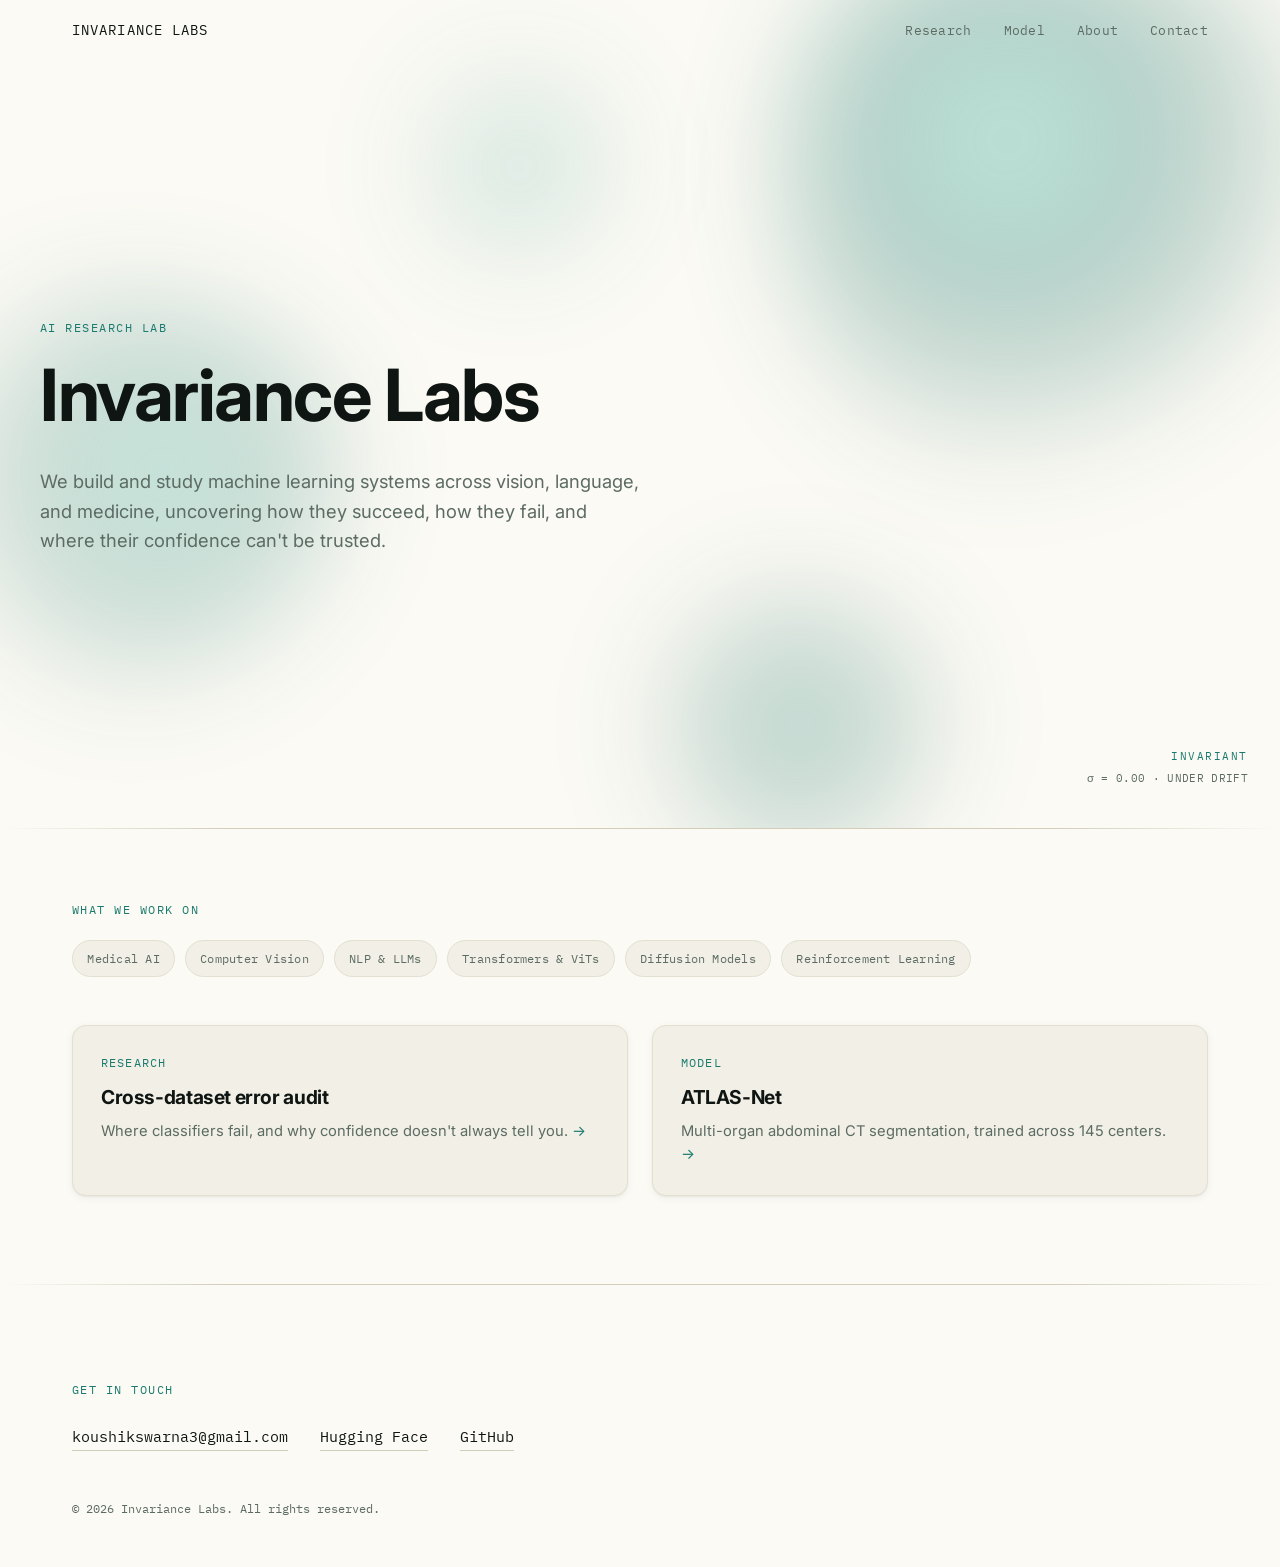
==== index.html @ 26638d4c "initial site" ====
<!doctype html>
<html lang="en">
<head>
<meta charset="UTF-8">
<meta name="viewport" content="width=device-width, initial-scale=1">
<title>Invariance Labs — AI Research Lab</title>
<meta name="description" content="Invariance Labs is an AI research lab. We study robustness, calibration, and failure structure across vision, language, and medicine.">
<link rel="icon" href="data:image/svg+xml,<svg xmlns=%22http://www.w3.org/2000/svg%22 viewBox=%220 0 100 100%22><rect width=%22100%22 height=%22100%22 fill=%22%23FAFAFA%22/><circle cx=%2250%22 cy=%2250%22 r=%2222%22 fill=%22none%22 stroke=%22%232D5BFF%22 stroke-width=%228%22/></svg>">
<link rel="preconnect" href="https://fonts.googleapis.com">
<link rel="preconnect" href="https://fonts.gstatic.com" crossorigin>
<link href="https://fonts.googleapis.com/css2?family=Inter:wght@400;500;600;700&family=IBM+Plex+Mono:wght@400;500&display=swap" rel="stylesheet">
<link rel="stylesheet" href="css/style.css">
</head>
<body>

<a class="skip-link" href="#main">Skip to content</a>

<header class="nav" id="nav">
  <div class="nav-inner">
    <a href="index.html" class="nav-brand">INVARIANCE&nbsp;LABS</a>
    <button class="nav-toggle" id="navToggle" aria-expanded="false" aria-controls="navLinks" aria-label="Toggle navigation">
      <span></span><span></span><span></span>
    </button>
    <nav class="nav-links" id="navLinks">
      <a href="research.html">Research</a>
      <a href="model.html">Model</a>
      <a href="about.html">About</a>
      <a href="#contact">Contact</a>
    </nav>
  </div>
</header>

<main id="main">

  <section class="hero" id="top">
    <div class="hero-field" aria-hidden="true">
      <div class="blob blob-1"></div>
      <div class="blob blob-2"></div>
      <div class="blob blob-3"></div>
      <div class="blob blob-4"></div>
    </div>

    <div class="hero-inner">
      <div class="hero-text">
        <p class="eyebrow reveal">AI Research Lab</p>
        <h1 class="reveal">Invariance Labs</h1>
        <p class="hero-sub reveal">We build and study machine learning systems across vision, language, and medicine, uncovering how they succeed, how they fail, and where their confidence can't be trusted.</p>
      </div>
    </div>

    <div class="hero-readout" aria-hidden="true">
      <span class="readout-label">INVARIANT</span>
      <span class="readout-value">σ = 0.00 · UNDER DRIFT</span>
    </div>
  </section>

  <section class="teaser">
    <div class="section-inner">
      <p class="eyebrow reveal">What We Work On</p>
      <div class="tag-row reveal">
        <span class="tag">Medical AI</span>
        <span class="tag">Computer Vision</span>
        <span class="tag">NLP &amp; LLMs</span>
        <span class="tag">Transformers &amp; ViTs</span>
        <span class="tag">Diffusion Models</span>
        <span class="tag">Reinforcement Learning</span>
      </div>

      <div class="teaser-links">
        <a class="teaser-link reveal" href="research.html">
          <p class="teaser-kicker">Research</p>
          <h3>Cross-dataset error audit</h3>
          <p>Where classifiers fail, and why confidence doesn't always tell you. <span class="arrow">→</span></p>
        </a>
        <a class="teaser-link reveal" href="model.html">
          <p class="teaser-kicker">Model</p>
          <h3>ATLAS-Net</h3>
          <p>Multi-organ abdominal CT segmentation, trained across 145 centers. <span class="arrow">→</span></p>
        </a>
      </div>
    </div>
  </section>

</main>

<footer class="footer" id="contact">
  <div class="section-inner footer-inner">
    <p class="eyebrow reveal">Get in Touch</p>
    <div class="footer-links reveal">
      <a href="mailto:koushikswarna3@gmail.com">koushikswarna3@gmail.com</a>
      <a href="https://huggingface.co/Koushik45048545309" target="_blank" rel="noopener">Hugging Face</a>
      <a href="https://github.com/" target="_blank" rel="noopener">GitHub</a>
    </div>
    <p class="copyright">© <span id="year"></span> Invariance Labs. All rights reserved.</p>
  </div>
</footer>

<script src="js/main.js"></script>
</body>
</html>
---- css/style.css ----
/* ---------- Reset & base ---------- */
*, *::before, *::after { box-sizing: border-box; }
html { scroll-behavior: smooth; }
@media (prefers-reduced-motion: reduce) {
  html { scroll-behavior: auto; }
}

:root {
  --bg: #FBFAF4;
  --bg-raised: #F2F0E6;
  --text: #0F1512;
  --text-muted: #5C6B63;
  --accent: #1A7A6E;
  --accent-deep: #125A52;
  --hairline: #E3E0D2;
  --hairline-strong: #D2CDB8;
  --shadow-soft: 0 1px 2px rgba(15,21,18,0.05), 0 2px 8px rgba(15,21,18,0.05);
  --shadow-medium: 0 4px 12px rgba(15,21,18,0.07), 0 12px 32px rgba(15,21,18,0.09);
  --shadow-accent: 0 8px 24px rgba(26,122,110,0.14);
  --font-display: 'Inter', -apple-system, BlinkMacSystemFont, sans-serif;
  --font-mono: 'IBM Plex Mono', 'JetBrains Mono', monospace;
  --max-width: 1200px;
}

html, body {
  margin: 0;
  padding: 0;
  background: var(--bg);
  color: var(--text);
}

body {
  font-family: var(--font-display);
  font-weight: 400;
  line-height: 1.6;
  -webkit-font-smoothing: antialiased;
  overflow-x: hidden;
}

h1, h2, h3 {
  font-family: var(--font-display);
  font-weight: 700;
  letter-spacing: -0.02em;
  margin: 0 0 0.5em;
  color: var(--text);
}

p { margin: 0 0 1em; color: var(--text-muted); }

a {
  color: inherit;
  text-decoration: none;
}

img, canvas { max-width: 100%; display: block; }

.skip-link {
  position: absolute;
  left: -9999px;
  top: 0;
  background: var(--accent);
  color: #fff;
  padding: 0.75em 1em;
  z-index: 1000;
  font-family: var(--font-mono);
  font-size: 0.85rem;
}
.skip-link:focus {
  left: 1rem;
  top: 1rem;
}

:focus-visible {
  outline: 2px solid var(--accent);
  outline-offset: 3px;
}

/* ---------- Layout helpers ---------- */
.section-inner {
  max-width: var(--max-width);
  margin: 0 auto;
  padding: 0 2rem;
}

.section {
  position: relative;
  padding: 7rem 0;
}
.section::before {
  content: "";
  position: absolute;
  top: 0;
  left: 0;
  right: 0;
  height: 1px;
  background: linear-gradient(90deg, transparent 0%, var(--hairline-strong) 18%, var(--hairline-strong) 82%, transparent 100%);
}

.eyebrow {
  font-family: var(--font-mono);
  font-size: 0.78rem;
  letter-spacing: 0.12em;
  text-transform: uppercase;
  color: var(--accent);
  margin-bottom: 1.25rem;
}

/* ---------- Nav ---------- */
.nav {
  position: fixed;
  top: 0;
  left: 0;
  right: 0;
  z-index: 100;
  background: transparent;
  border-bottom: 1px solid transparent;
  transition: background 0.3s ease, border-color 0.3s ease, box-shadow 0.3s ease;
}
.nav.scrolled {
  background: rgba(251, 250, 244, 0.88);
  backdrop-filter: blur(10px);
  border-bottom-color: var(--hairline);
  box-shadow: var(--shadow-soft);
}
.nav-inner {
  max-width: var(--max-width);
  margin: 0 auto;
  padding: 1.25rem 2rem;
  display: flex;
  align-items: center;
  justify-content: space-between;
}
.nav-brand {
  font-family: var(--font-mono);
  font-size: 0.85rem;
  letter-spacing: 0.08em;
  color: var(--text);
}
.nav-links {
  display: flex;
  gap: 2rem;
}
.nav-links a {
  font-family: var(--font-mono);
  font-size: 0.82rem;
  color: var(--text-muted);
  letter-spacing: 0.02em;
  transition: color 0.2s ease;
}
.nav-links a:hover,
.nav-links a:focus-visible,
.nav-links a[aria-current="page"] {
  color: var(--text);
}
.nav-links a[aria-current="page"] {
  border-bottom: 1px solid var(--accent);
  padding-bottom: 3px;
}
.nav-toggle {
  display: none;
  flex-direction: column;
  gap: 5px;
  background: none;
  border: none;
  cursor: pointer;
  padding: 0.5rem;
}
.nav-toggle span {
  width: 22px;
  height: 1px;
  background: var(--text);
  display: block;
}

@media (max-width: 720px) {
  .nav-toggle { display: flex; }
  .nav-links {
    position: absolute;
    top: 100%;
    left: 0;
    right: 0;
    flex-direction: column;
    background: var(--bg);
    border-bottom: 1px solid var(--hairline);
    padding: 1rem 2rem 1.5rem;
    gap: 1.1rem;
    display: none;
  }
  .nav-links.open { display: flex; }
}

/* ---------- Hero ---------- */
.hero {
  min-height: 92svh;
  display: flex;
  align-items: center;
  padding: 8rem 2rem 4rem;
  position: relative;
  overflow: hidden;
  background: var(--bg);
}

/* Ambient blurred gradient blooms — pure CSS, no image assets.
   Drift slowly behind the headline; opacity kept low so text stays
   the clear focal point. */
.hero-field {
  position: absolute;
  inset: 0;
  z-index: 0;
  overflow: hidden;
  pointer-events: none;
}
.blob {
  position: absolute;
  border-radius: 42% 58% 65% 35% / 45% 40% 60% 55%;
  filter: blur(52px);
  will-change: transform;
}
.blob-1 {
  width: 42vw;
  height: 42vw;
  top: -9%;
  right: -3%;
  background: radial-gradient(circle at 42% 40%,
    rgba(120,214,196,0.42) 0%,
    rgba(26,122,110,0.34) 30%,
    rgba(18,90,82,0.16) 56%,
    rgba(18,90,82,0) 76%);
  animation: driftA 26s ease-in-out infinite alternate;
}
.blob-2 {
  width: 32vw;
  height: 32vw;
  top: 35%;
  left: -5%;
  background: radial-gradient(circle at 55% 45%,
    rgba(120,214,196,0.34) 0%,
    rgba(26,122,110,0.26) 32%,
    rgba(18,90,82,0.12) 58%,
    rgba(18,90,82,0) 76%);
  animation: driftB 32s ease-in-out infinite alternate;
}
.blob-3 {
  width: 25vw;
  height: 25vw;
  bottom: -7%;
  right: 25%;
  background: radial-gradient(circle at 50% 50%,
    rgba(90,190,172,0.36) 0%,
    rgba(18,90,82,0.24) 34%,
    rgba(18,90,82,0.08) 58%,
    rgba(18,90,82,0) 76%);
  animation: driftC 38s ease-in-out infinite alternate;
}
.blob-4 {
  width: 17vw;
  height: 17vw;
  top: 7%;
  left: 32%;
  background: radial-gradient(circle at 50% 50%,
    rgba(120,214,196,0.24) 0%,
    rgba(26,122,110,0.14) 42%,
    rgba(26,122,110,0) 76%);
  animation: driftD 44s ease-in-out infinite alternate;
}

@keyframes driftA {
  0%   { transform: translate(0, 0) scale(1) rotate(0deg); }
  100% { transform: translate(-8%, 10%) scale(1.18) rotate(9deg); }
}
@keyframes driftB {
  0%   { transform: translate(0, 0) scale(1) rotate(0deg); }
  100% { transform: translate(10%, -8%) scale(0.9) rotate(-7deg); }
}
@keyframes driftC {
  0%   { transform: translate(0, 0) scale(1) rotate(0deg); }
  100% { transform: translate(-7%, -10%) scale(1.12) rotate(6deg); }
}
@keyframes driftD {
  0%   { transform: translate(0, 0) scale(1) rotate(0deg); }
  100% { transform: translate(6%, 8%) scale(1.2) rotate(-8deg); }
}
@media (prefers-reduced-motion: reduce) {
  .blob { animation: none; }
}

.hero-inner {
  position: relative;
  z-index: 2;
  max-width: var(--max-width);
  margin: 0 auto;
  width: 100%;
}

.hero-text { max-width: 640px; }

.hero-text h1 {
  font-size: clamp(2.5rem, 6vw, 4.5rem);
  line-height: 1.02;
}
.hero-sub {
  font-size: 1.15rem;
  max-width: 600px;
  color: var(--text-muted);
}

.hero-readout {
  position: absolute;
  z-index: 2;
  right: 2rem;
  bottom: 2.5rem;
  display: flex;
  flex-direction: column;
  align-items: flex-end;
  gap: 0.3rem;
  font-family: var(--font-mono);
  text-align: right;
}
.hero-readout .readout-label {
  font-size: 0.68rem;
  letter-spacing: 0.14em;
  color: var(--accent);
}
.hero-readout .readout-value {
  font-size: 0.7rem;
  letter-spacing: 0.03em;
  color: var(--text-muted);
}
@media (max-width: 640px) {
  .hero-readout { display: none; }
}

.scroll-cue {
  position: absolute;
  z-index: 2;
  bottom: 2.5rem;
  left: 50%;
  transform: translateX(-50%);
  display: flex;
  flex-direction: column;
  align-items: center;
  gap: 0.6rem;
}
.scroll-cue span {
  font-family: var(--font-mono);
  font-size: 0.7rem;
  letter-spacing: 0.15em;
  color: var(--text-muted);
}
.scroll-line {
  width: 1px;
  height: 32px;
  background: linear-gradient(var(--accent), transparent);
  animation: scrollPulse 2s ease-in-out infinite;
}
@keyframes scrollPulse {
  0%, 100% { opacity: 0.25; }
  50% { opacity: 1; }
}
@media (prefers-reduced-motion: reduce) {
  .scroll-line { animation: none; opacity: 0.5; }
}

/* ---------- Reveal on scroll ---------- */
.reveal {
  opacity: 0;
  transform: translateY(16px);
  transition: opacity 0.6s ease, transform 0.6s ease;
}
.reveal.in-view {
  opacity: 1;
  transform: translateY(0);
}
@media (prefers-reduced-motion: reduce) {
  .reveal { opacity: 1; transform: none; transition: none; }
}

/* ---------- Home teaser (below hero) ---------- */
.teaser {
  position: relative;
  padding: 4.5rem 0 5.5rem;
}
.teaser::before {
  content: "";
  position: absolute;
  top: 0;
  left: 0;
  right: 0;
  height: 1px;
  background: linear-gradient(90deg, transparent 0%, var(--hairline-strong) 18%, var(--hairline-strong) 82%, transparent 100%);
}
.tag-row {
  display: flex;
  flex-wrap: wrap;
  gap: 0.6rem;
  margin: 0 0 3rem;
}
.tag {
  font-family: var(--font-mono);
  font-size: 0.76rem;
  letter-spacing: 0.02em;
  color: var(--text-muted);
  background: var(--bg-raised);
  border: 1px solid var(--hairline);
  padding: 0.5rem 0.9rem;
  border-radius: 999px;
}

.teaser-links {
  display: grid;
  grid-template-columns: 1fr 1fr;
  gap: 1.5rem;
}
@media (max-width: 700px) {
  .teaser-links { grid-template-columns: 1fr; }
}
.teaser-link {
  display: block;
  padding: 1.75rem;
  background: var(--bg-raised);
  border: 1px solid var(--hairline);
  border-radius: 14px;
  box-shadow: var(--shadow-soft);
  transition: border-color 0.3s ease, box-shadow 0.3s ease, transform 0.3s ease;
}
.teaser-link:hover {
  border-color: rgba(26,122,110,0.35);
  box-shadow: var(--shadow-medium), var(--shadow-accent);
  transform: translateY(-2px);
}
.teaser-link .teaser-kicker {
  font-family: var(--font-mono);
  font-size: 0.72rem;
  letter-spacing: 0.1em;
  color: var(--accent);
  text-transform: uppercase;
  margin-bottom: 0.6rem;
}
.teaser-link h3 { margin-bottom: 0.4rem; font-size: 1.2rem; }
.teaser-link p { margin-bottom: 0; font-size: 0.92rem; }
.teaser-link .arrow { color: var(--accent); }

/* ---------- Page header (content pages) ---------- */
.page-header { padding: 9rem 0 2rem; }
.page-header h1 { font-size: clamp(2.1rem, 5vw, 3.2rem); }
.page-header .page-lede {
  max-width: 620px;
  font-size: 1.05rem;
}

/* ---------- About page (standalone) ---------- */
.about-page {
  min-height: 60svh;
  display: flex;
  align-items: center;
  justify-content: center;
  text-align: center;
  padding: 10rem 2rem 6rem;
}

/* ---------- Research topics row ---------- */
.topics-line {
  font-family: var(--font-mono);
  font-size: 0.95rem;
  color: var(--text-muted);
  max-width: 900px;
  letter-spacing: 0.01em;
}
.topics-line .sep {
  color: var(--hairline-strong);
  margin: 0 0.5em;
}
.topics-line strong {
  color: var(--text);
  font-weight: 500;
}

/* ---------- Report entries (Research / Model) ---------- */
.report-item {
  margin-top: 2.5rem;
  padding: 2.5rem;
  background: var(--bg-raised);
  border: 1px solid var(--hairline);
  border-radius: 14px;
  box-shadow: var(--shadow-soft);
  transition: border-color 0.3s ease, box-shadow 0.3s ease, transform 0.3s ease;
}
.report-item:hover {
  border-color: rgba(26,122,110,0.35);
  box-shadow: var(--shadow-medium), var(--shadow-accent);
  transform: translateY(-2px);
}

.report-meta {
  font-family: var(--font-mono);
  font-size: 0.78rem;
  color: var(--text-muted);
  text-transform: uppercase;
  letter-spacing: 0.05em;
}
.report-title {
  font-size: clamp(1.3rem, 2.6vw, 1.8rem);
  max-width: 780px;
  line-height: 1.25;
}
.report-summary {
  max-width: 700px;
  font-size: 1.02rem;
}

.stat-grid {
  display: grid;
  grid-template-columns: repeat(4, 1fr);
  gap: 1px;
  background: var(--hairline);
  margin: 2rem 0 2rem;
  border: 1px solid var(--hairline);
  border-radius: 10px;
  overflow: hidden;
}
@media (max-width: 800px) {
  .stat-grid { grid-template-columns: repeat(2, 1fr); }
}
.stat {
  background: var(--bg);
  padding: 1.5rem 1.35rem;
}
.stat-number {
  font-family: var(--font-mono);
  font-size: 1.7rem;
  color: var(--accent);
  margin-bottom: 0.5rem;
}
.stat-label {
  font-size: 0.84rem;
  color: var(--text-muted);
  margin-bottom: 0;
}

/* ---------- Buttons ---------- */
.btn {
  display: inline-block;
  font-family: var(--font-mono);
  font-size: 0.86rem;
  letter-spacing: 0.02em;
  color: #fff;
  background: var(--accent);
  padding: 0.8rem 1.4rem;
  border: 1px solid var(--accent);
  border-radius: 8px;
  transition: background 0.2s ease, box-shadow 0.2s ease, transform 0.2s ease;
}
.btn:hover, .btn:focus-visible {
  background: var(--accent-deep);
  border-color: var(--accent-deep);
  box-shadow: var(--shadow-accent);
  transform: translateY(-1px);
}
.btn-outline {
  color: var(--accent);
  background: transparent;
  border-color: var(--accent);
}
.btn-outline:hover, .btn-outline:focus-visible {
  background: rgba(26,122,110,0.08);
  box-shadow: none;
  transform: translateY(-1px);
}

/* ---------- Model facts ---------- */
.model-facts {
  margin: 1.5rem 0 2rem;
  border-top: 1px solid var(--hairline);
  max-width: 480px;
}
.model-facts > div {
  display: flex;
  justify-content: space-between;
  gap: 1rem;
  padding: 0.85rem 0;
  border-bottom: 1px solid var(--hairline);
}
.model-facts dt {
  font-family: var(--font-mono);
  font-size: 0.82rem;
  color: var(--text-muted);
}
.model-facts dd {
  margin: 0;
  font-family: var(--font-mono);
  font-size: 0.82rem;
  color: var(--text);
  text-align: right;
}

/* ---------- About ---------- */
.section-about { text-align: center; }
.about-card { padding: 1rem 0; }
.about-name {
  font-size: clamp(2rem, 5vw, 3rem);
  margin-bottom: 0.3em;
}
.about-title {
  font-family: var(--font-mono);
  font-size: 0.9rem;
  color: var(--text-muted);
  letter-spacing: 0.03em;
  margin: 0;
}

/* ---------- Footer ---------- */
.footer {
  position: relative;
  padding: 6rem 0 3rem;
}
.footer::before {
  content: "";
  position: absolute;
  top: 0;
  left: 0;
  right: 0;
  height: 1px;
  background: linear-gradient(90deg, transparent 0%, var(--hairline-strong) 18%, var(--hairline-strong) 82%, transparent 100%);
}
.footer-links {
  display: flex;
  gap: 2rem;
  flex-wrap: wrap;
  margin: 1.5rem 0 3rem;
}
.footer-links a {
  font-family: var(--font-mono);
  font-size: 0.95rem;
  color: var(--text);
  border-bottom: 1px solid var(--hairline-strong);
  padding-bottom: 2px;
  transition: color 0.2s ease, border-color 0.2s ease;
}
.footer-links a:hover, .footer-links a:focus-visible {
  color: var(--accent);
  border-color: var(--accent);
}
.copyright {
  font-family: var(--font-mono);
  font-size: 0.78rem;
  color: var(--text-muted);
  margin: 0;
}
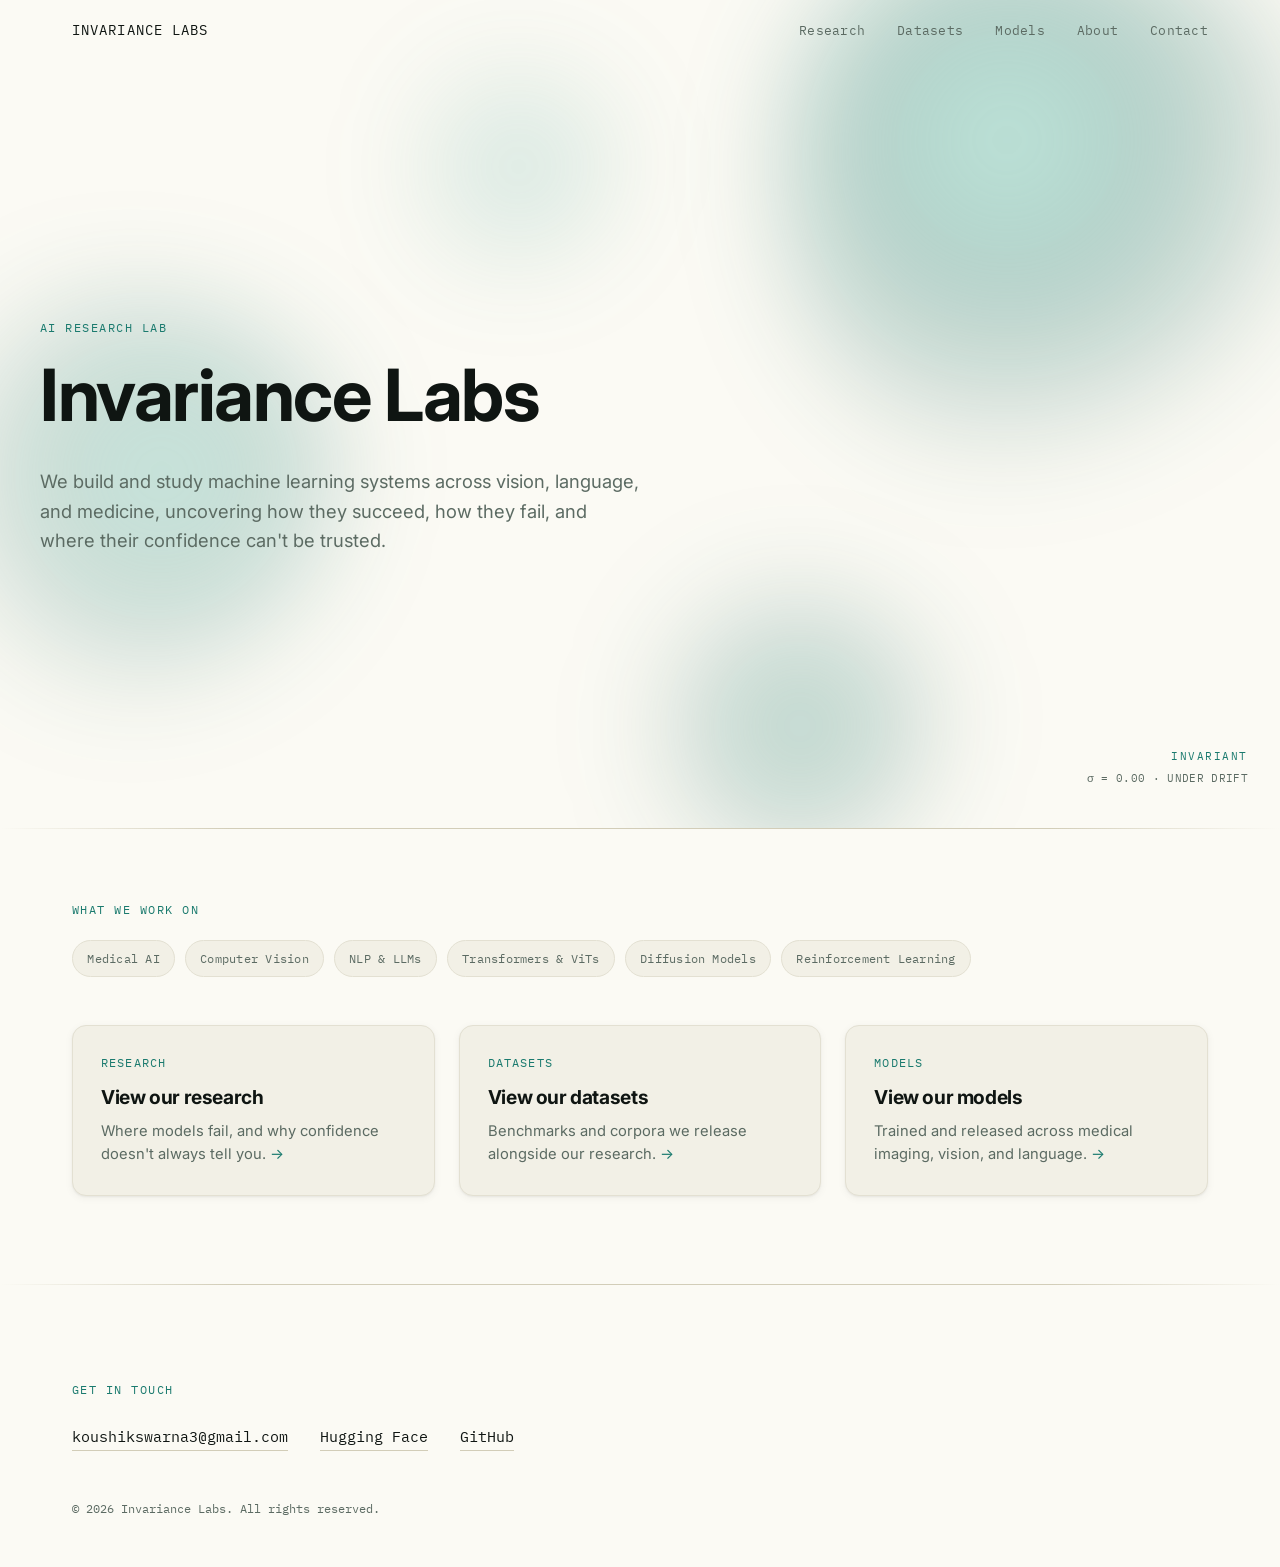
==== commit e8fed477: "add SLM-COLLAPSE paper, datasets page, restructure research/models as lists" ====
--- a/index.html
+++ b/index.html
@@ -23,7 +23,8 @@
     </button>
     <nav class="nav-links" id="navLinks">
       <a href="research.html">Research</a>
-      <a href="model.html">Model</a>
+      <a href="datasets.html">Datasets</a>
+      <a href="model.html">Models</a>
       <a href="about.html">About</a>
       <a href="#contact">Contact</a>
     </nav>
@@ -69,13 +70,18 @@
       <div class="teaser-links">
         <a class="teaser-link reveal" href="research.html">
           <p class="teaser-kicker">Research</p>
-          <h3>Cross-dataset error audit</h3>
-          <p>Where classifiers fail, and why confidence doesn't always tell you. <span class="arrow">→</span></p>
+          <h3>View our research</h3>
+          <p>Where models fail, and why confidence doesn't always tell you. <span class="arrow">→</span></p>
+        </a>
+        <a class="teaser-link reveal" href="datasets.html">
+          <p class="teaser-kicker">Datasets</p>
+          <h3>View our datasets</h3>
+          <p>Benchmarks and corpora we release alongside our research. <span class="arrow">→</span></p>
         </a>
         <a class="teaser-link reveal" href="model.html">
-          <p class="teaser-kicker">Model</p>
-          <h3>ATLAS-Net</h3>
-          <p>Multi-organ abdominal CT segmentation, trained across 145 centers. <span class="arrow">→</span></p>
+          <p class="teaser-kicker">Models</p>
+          <h3>View our models</h3>
+          <p>Trained and released across medical imaging, vision, and language. <span class="arrow">→</span></p>
         </a>
       </div>
     </div>
@@ -89,7 +95,7 @@
     <div class="footer-links reveal">
       <a href="mailto:koushikswarna3@gmail.com">koushikswarna3@gmail.com</a>
       <a href="https://huggingface.co/Koushik45048545309" target="_blank" rel="noopener">Hugging Face</a>
-      <a href="https://github.com/" target="_blank" rel="noopener">GitHub</a>
+      <a href=https://github.com/invariance-labs target="_blank" rel="noopener">GitHub</a>
     </div>
     <p class="copyright">© <span id="year"></span> Invariance Labs. All rights reserved.</p>
   </div>
--- a/css/style.css
+++ b/css/style.css
@@ -408,8 +408,11 @@
 
 .teaser-links {
   display: grid;
-  grid-template-columns: 1fr 1fr;
+  grid-template-columns: repeat(3, 1fr);
   gap: 1.5rem;
+}
+@media (max-width: 900px) {
+  .teaser-links { grid-template-columns: 1fr 1fr; }
 }
 @media (max-width: 700px) {
   .teaser-links { grid-template-columns: 1fr; }
@@ -537,6 +540,65 @@
   margin-bottom: 0;
 }
 
+/* ---------- Compact list rows (older reports/models) ---------- */
+.report-list-heading {
+  margin-top: 3.5rem;
+  margin-bottom: 0.5rem;
+  font-family: var(--font-mono);
+  font-size: 0.78rem;
+  letter-spacing: 0.1em;
+  text-transform: uppercase;
+  color: var(--text-muted);
+  border-top: 1px solid var(--hairline);
+  padding-top: 2rem;
+}
+.report-row {
+  display: flex;
+  align-items: baseline;
+  justify-content: space-between;
+  gap: 1.5rem;
+  padding: 1.5rem 0;
+  border-bottom: 1px solid var(--hairline);
+}
+.report-row:first-of-type { border-top: 1px solid var(--hairline); }
+.report-row-main { flex: 1; min-width: 0; }
+.report-row-title {
+  font-size: 1.05rem;
+  margin-bottom: 0.35rem;
+  line-height: 1.3;
+}
+.report-row-summary {
+  font-size: 0.9rem;
+  margin-bottom: 0.4rem;
+}
+.report-row-meta {
+  font-family: var(--font-mono);
+  font-size: 0.76rem;
+  color: var(--text-muted);
+  text-transform: uppercase;
+  letter-spacing: 0.04em;
+  margin-bottom: 0;
+}
+.report-row-link {
+  flex-shrink: 0;
+  font-family: var(--font-mono);
+  font-size: 0.85rem;
+  color: var(--accent);
+  white-space: nowrap;
+}
+.report-row-link:hover, .report-row-link:focus-visible {
+  color: var(--accent-deep);
+}
+@media (max-width: 640px) {
+  .report-row { flex-direction: column; gap: 0.5rem; }
+}
+
+.btn-row {
+  display: flex;
+  flex-wrap: wrap;
+  gap: 1rem;
+}
+
 /* ---------- Buttons ---------- */
 .btn {
   display: inline-block;
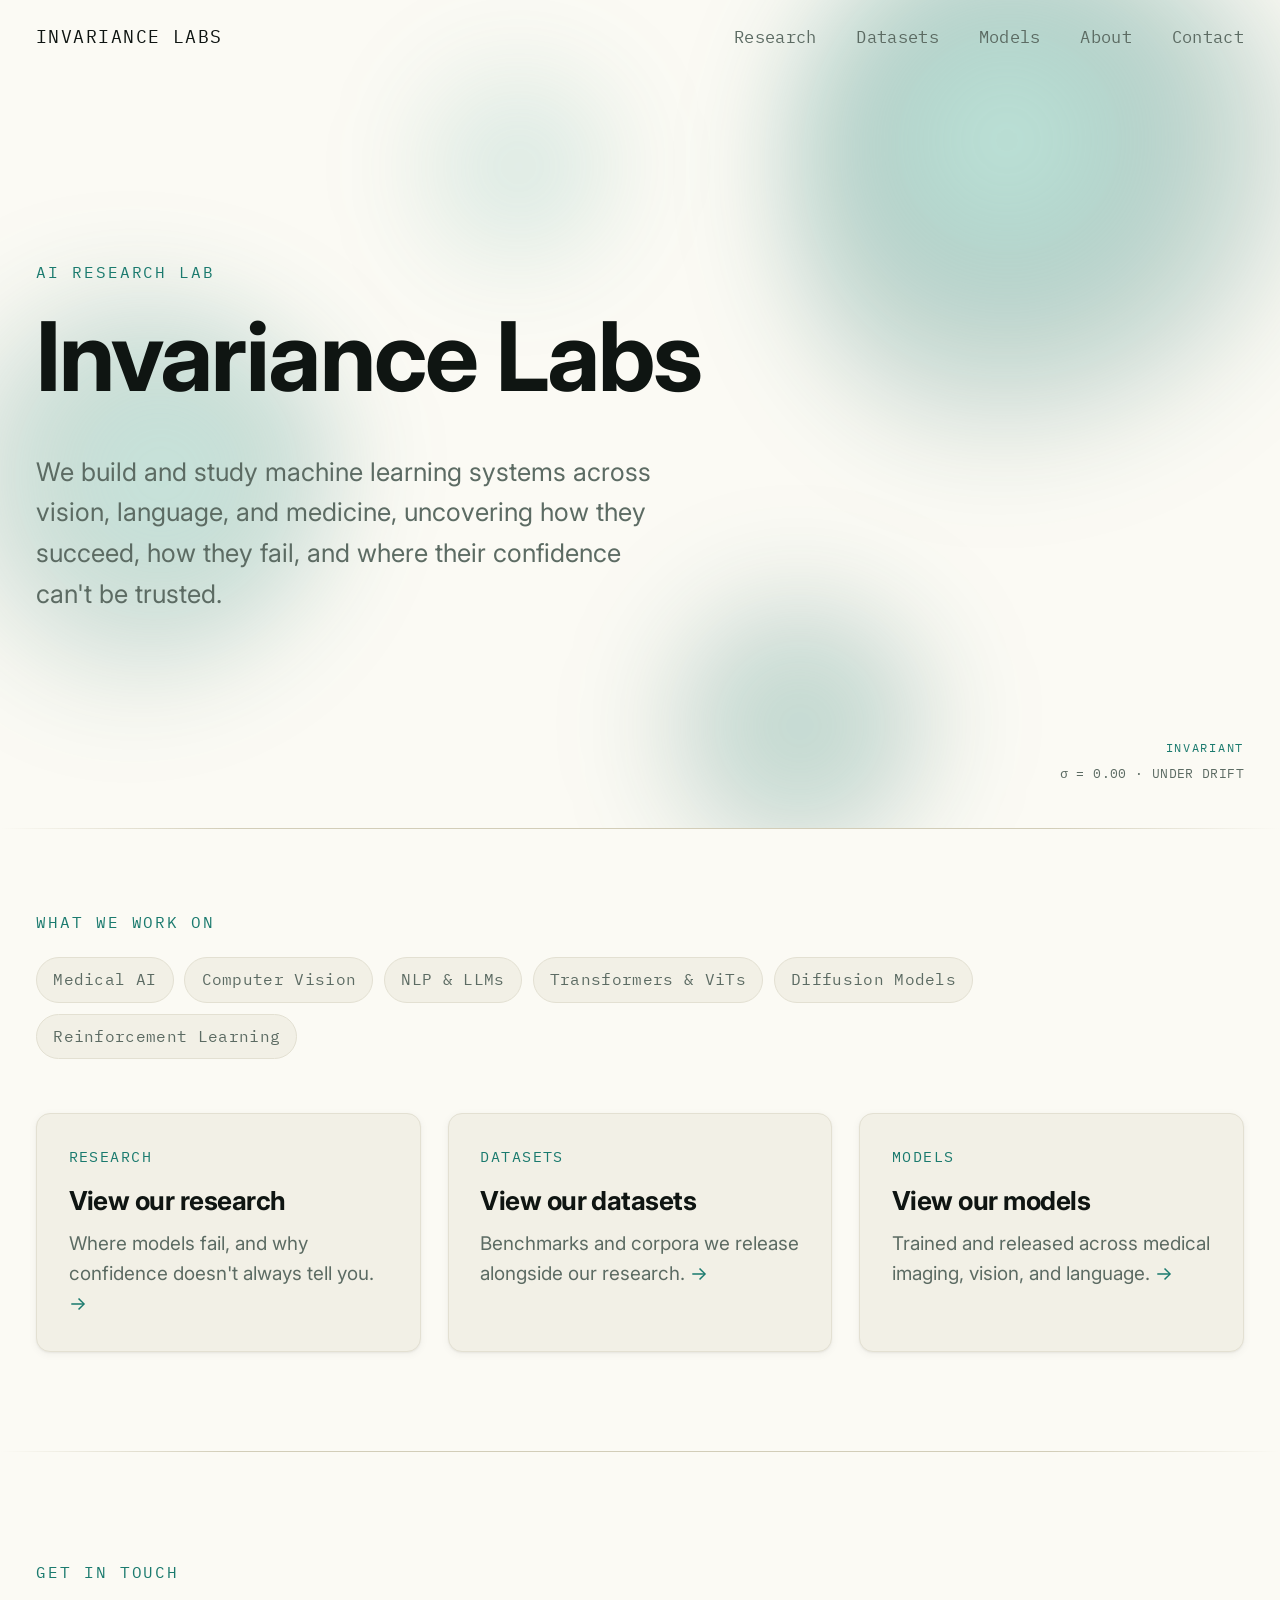
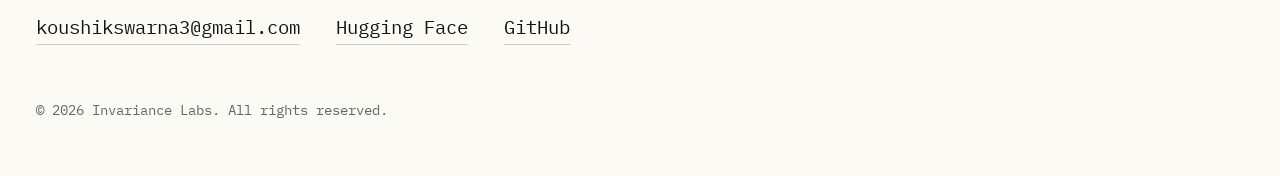
==== commit 3bca5062: "add favicon, fix page titles, increase sizing for cross-platform consistency" ====
--- a/index.html
+++ b/index.html
@@ -2,10 +2,12 @@
 <html lang="en">
 <head>
 <meta charset="UTF-8">
-<meta name="viewport" content="width=device-width, initial-scale=1">
-<title>Invariance Labs — AI Research Lab</title>
+<meta name="viewport" content="width=device-width, initial-scale=1.0">
+<title>Invariance Labs</title>
 <meta name="description" content="Invariance Labs is an AI research lab. We study robustness, calibration, and failure structure across vision, language, and medicine.">
-<link rel="icon" href="data:image/svg+xml,<svg xmlns=%22http://www.w3.org/2000/svg%22 viewBox=%220 0 100 100%22><rect width=%22100%22 height=%22100%22 fill=%22%23FAFAFA%22/><circle cx=%2250%22 cy=%2250%22 r=%2222%22 fill=%22none%22 stroke=%22%232D5BFF%22 stroke-width=%228%22/></svg>">
+<link rel="icon" href="assets/favicon.ico" sizes="any">
+<link rel="icon" href="assets/favicon.png" type="image/png">
+<link rel="apple-touch-icon" href="assets/favicon-180.png">
 <link rel="preconnect" href="https://fonts.googleapis.com">
 <link rel="preconnect" href="https://fonts.gstatic.com" crossorigin>
 <link href="https://fonts.googleapis.com/css2?family=Inter:wght@400;500;600;700&family=IBM+Plex+Mono:wght@400;500&display=swap" rel="stylesheet">
--- a/css/style.css
+++ b/css/style.css
@@ -3,6 +3,10 @@
 html { scroll-behavior: smooth; }
 @media (prefers-reduced-motion: reduce) {
   html { scroll-behavior: auto; }
+}
+
+html {
+  font-size: 112.5%; /* explicit 18px baseline (112.5% of the 16px UA default) — every rem size in this file scales off this, so bumping it here is the single biggest lever for "large and confident" type */
 }
 
 :root {
@@ -19,7 +23,7 @@
   --shadow-accent: 0 8px 24px rgba(26,122,110,0.14);
   --font-display: 'Inter', -apple-system, BlinkMacSystemFont, sans-serif;
   --font-mono: 'IBM Plex Mono', 'JetBrains Mono', monospace;
-  --max-width: 1200px;
+  --max-width: 1280px;
 }
 
 html, body {
@@ -98,7 +102,7 @@
 
 .eyebrow {
   font-family: var(--font-mono);
-  font-size: 0.78rem;
+  font-size: 0.9rem;
   letter-spacing: 0.12em;
   text-transform: uppercase;
   color: var(--accent);
@@ -132,17 +136,17 @@
 }
 .nav-brand {
   font-family: var(--font-mono);
-  font-size: 0.85rem;
+  font-size: 1rem;
   letter-spacing: 0.08em;
   color: var(--text);
 }
 .nav-links {
   display: flex;
-  gap: 2rem;
+  gap: 2.2rem;
 }
 .nav-links a {
   font-family: var(--font-mono);
-  font-size: 0.82rem;
+  font-size: 0.95rem;
   color: var(--text-muted);
   letter-spacing: 0.02em;
   transition: color 0.2s ease;
@@ -191,7 +195,8 @@
 
 /* ---------- Hero ---------- */
 .hero {
-  min-height: 92svh;
+  min-height: 92vh;
+  min-height: 92svh; /* svh fallback: browsers without support keep the vh value above */
   display: flex;
   align-items: center;
   padding: 8rem 2rem 4rem;
@@ -292,15 +297,15 @@
   width: 100%;
 }
 
-.hero-text { max-width: 640px; }
+.hero-text { max-width: 760px; }
 
 .hero-text h1 {
-  font-size: clamp(2.5rem, 6vw, 4.5rem);
-  line-height: 1.02;
+  font-size: clamp(3.2rem, 7.5vw, 6rem);
+  line-height: 1.0;
 }
 .hero-sub {
-  font-size: 1.15rem;
-  max-width: 600px;
+  font-size: clamp(1.25rem, 2vw, 1.5rem);
+  max-width: 640px;
   color: var(--text-muted);
 }
 
@@ -397,7 +402,7 @@
 }
 .tag {
   font-family: var(--font-mono);
-  font-size: 0.76rem;
+  font-size: 0.88rem;
   letter-spacing: 0.02em;
   color: var(--text-muted);
   background: var(--bg-raised);
@@ -433,27 +438,35 @@
 }
 .teaser-link .teaser-kicker {
   font-family: var(--font-mono);
-  font-size: 0.72rem;
+  font-size: 0.82rem;
   letter-spacing: 0.1em;
   color: var(--accent);
   text-transform: uppercase;
   margin-bottom: 0.6rem;
 }
-.teaser-link h3 { margin-bottom: 0.4rem; font-size: 1.2rem; }
-.teaser-link p { margin-bottom: 0; font-size: 0.92rem; }
+.teaser-link h3 { margin-bottom: 0.4rem; font-size: 1.45rem; }
+.teaser-link p { margin-bottom: 0; font-size: 1.05rem; }
 .teaser-link .arrow { color: var(--accent); }
 
 /* ---------- Page header (content pages) ---------- */
-.page-header { padding: 9rem 0 2rem; }
-.page-header h1 { font-size: clamp(2.1rem, 5vw, 3.2rem); }
+.page-header { padding: 9rem 0 2.5rem; }
+.page-header h1 { font-size: clamp(2.8rem, 6.5vw, 4.2rem); }
 .page-header .page-lede {
-  max-width: 620px;
-  font-size: 1.05rem;
+  max-width: 680px;
+  font-size: clamp(1.15rem, 1.6vw, 1.3rem);
+  margin-bottom: 2rem;
+}
+.page-header-divider {
+  border: none;
+  height: 1px;
+  margin: 0;
+  background: var(--hairline-strong);
 }
 
 /* ---------- About page (standalone) ---------- */
 .about-page {
-  min-height: 60svh;
+  min-height: 60vh;
+  min-height: 60svh; /* svh fallback: browsers without support keep the vh value above */
   display: flex;
   align-items: center;
   justify-content: center;
@@ -478,136 +491,74 @@
   font-weight: 500;
 }
 
-/* ---------- Report entries (Research / Model) ---------- */
-.report-item {
-  margin-top: 2.5rem;
-  padding: 2.5rem;
-  background: var(--bg-raised);
-  border: 1px solid var(--hairline);
-  border-radius: 14px;
-  box-shadow: var(--shadow-soft);
-  transition: border-color 0.3s ease, box-shadow 0.3s ease, transform 0.3s ease;
-}
-.report-item:hover {
-  border-color: rgba(26,122,110,0.35);
-  box-shadow: var(--shadow-medium), var(--shadow-accent);
-  transform: translateY(-2px);
-}
-
-.report-meta {
-  font-family: var(--font-mono);
-  font-size: 0.78rem;
-  color: var(--text-muted);
-  text-transform: uppercase;
-  letter-spacing: 0.05em;
-}
-.report-title {
-  font-size: clamp(1.3rem, 2.6vw, 1.8rem);
-  max-width: 780px;
-  line-height: 1.25;
-}
-.report-summary {
-  max-width: 700px;
-  font-size: 1.02rem;
-}
-
-.stat-grid {
-  display: grid;
-  grid-template-columns: repeat(4, 1fr);
-  gap: 1px;
-  background: var(--hairline);
-  margin: 2rem 0 2rem;
-  border: 1px solid var(--hairline);
-  border-radius: 10px;
-  overflow: hidden;
-}
-@media (max-width: 800px) {
-  .stat-grid { grid-template-columns: repeat(2, 1fr); }
-}
-.stat {
-  background: var(--bg);
-  padding: 1.5rem 1.35rem;
-}
-.stat-number {
-  font-family: var(--font-mono);
-  font-size: 1.7rem;
-  color: var(--accent);
-  margin-bottom: 0.5rem;
-}
-.stat-label {
-  font-size: 0.84rem;
-  color: var(--text-muted);
-  margin-bottom: 0;
-}
-
-/* ---------- Compact list rows (older reports/models) ---------- */
-.report-list-heading {
-  margin-top: 3.5rem;
-  margin-bottom: 0.5rem;
-  font-family: var(--font-mono);
-  font-size: 0.78rem;
-  letter-spacing: 0.1em;
-  text-transform: uppercase;
-  color: var(--text-muted);
-  border-top: 1px solid var(--hairline);
-  padding-top: 2rem;
+/* ---------- Report list (Research / Models / Datasets) ---------- */
+.report-list {
+  border-top: 1px solid var(--hairline-strong);
 }
 .report-row {
   display: flex;
-  align-items: baseline;
+  align-items: center;
   justify-content: space-between;
-  gap: 1.5rem;
-  padding: 1.5rem 0;
-  border-bottom: 1px solid var(--hairline);
-}
-.report-row:first-of-type { border-top: 1px solid var(--hairline); }
+  gap: 2rem;
+  padding: 2.75rem 0;
+  border-bottom: 1px solid var(--hairline-strong);
+}
 .report-row-main { flex: 1; min-width: 0; }
 .report-row-title {
-  font-size: 1.05rem;
-  margin-bottom: 0.35rem;
+  font-size: clamp(1.4rem, 2.4vw, 1.75rem);
+  font-weight: 700;
+  margin-bottom: 0.6rem;
   line-height: 1.3;
 }
 .report-row-summary {
-  font-size: 0.9rem;
-  margin-bottom: 0.4rem;
+  font-size: 1.1rem;
+  max-width: 700px;
+  margin-bottom: 1rem;
+  display: -webkit-box;
+  -webkit-line-clamp: 2;
+  -webkit-box-orient: vertical;
+  overflow: hidden;
 }
 .report-row-meta {
   font-family: var(--font-mono);
-  font-size: 0.76rem;
-  color: var(--text-muted);
-  text-transform: uppercase;
-  letter-spacing: 0.04em;
+  font-size: 0.88rem;
+  color: var(--text-muted);
+  letter-spacing: 0.03em;
   margin-bottom: 0;
 }
 .report-row-link {
   flex-shrink: 0;
-  font-family: var(--font-mono);
-  font-size: 0.85rem;
-  color: var(--accent);
+  display: inline-block;
+  font-family: var(--font-mono);
+  font-size: 0.95rem;
+  letter-spacing: 0.02em;
+  color: var(--text);
+  background: transparent;
+  border: 1.5px solid var(--hairline-strong);
+  padding: 0.85rem 1.7rem;
+  border-radius: 999px;
   white-space: nowrap;
+  transition: border-color 0.2s ease, color 0.2s ease, background 0.2s ease;
 }
 .report-row-link:hover, .report-row-link:focus-visible {
   color: var(--accent-deep);
+  border-color: var(--accent);
+  background: rgba(26,122,110,0.06);
 }
 @media (max-width: 640px) {
-  .report-row { flex-direction: column; gap: 0.5rem; }
-}
-
-.btn-row {
-  display: flex;
-  flex-wrap: wrap;
-  gap: 1rem;
+  .report-row { flex-direction: column; align-items: flex-start; gap: 1rem; padding: 2rem 0; }
+  .report-row-link { align-self: flex-start; }
 }
 
 /* ---------- Buttons ---------- */
 .btn {
   display: inline-block;
   font-family: var(--font-mono);
-  font-size: 0.86rem;
+  font-size: 0.98rem;
   letter-spacing: 0.02em;
   color: #fff;
   background: var(--accent);
-  padding: 0.8rem 1.4rem;
+  padding: 0.9rem 1.6rem;
   border: 1px solid var(--accent);
   border-radius: 8px;
   transition: background 0.2s ease, box-shadow 0.2s ease, transform 0.2s ease;
@@ -629,42 +580,16 @@
   transform: translateY(-1px);
 }
 
-/* ---------- Model facts ---------- */
-.model-facts {
-  margin: 1.5rem 0 2rem;
-  border-top: 1px solid var(--hairline);
-  max-width: 480px;
-}
-.model-facts > div {
-  display: flex;
-  justify-content: space-between;
-  gap: 1rem;
-  padding: 0.85rem 0;
-  border-bottom: 1px solid var(--hairline);
-}
-.model-facts dt {
-  font-family: var(--font-mono);
-  font-size: 0.82rem;
-  color: var(--text-muted);
-}
-.model-facts dd {
-  margin: 0;
-  font-family: var(--font-mono);
-  font-size: 0.82rem;
-  color: var(--text);
-  text-align: right;
-}
-
 /* ---------- About ---------- */
 .section-about { text-align: center; }
 .about-card { padding: 1rem 0; }
 .about-name {
-  font-size: clamp(2rem, 5vw, 3rem);
+  font-size: clamp(2.6rem, 6.5vw, 3.8rem);
   margin-bottom: 0.3em;
 }
 .about-title {
   font-family: var(--font-mono);
-  font-size: 0.9rem;
+  font-size: 1.05rem;
   color: var(--text-muted);
   letter-spacing: 0.03em;
   margin: 0;
@@ -692,7 +617,7 @@
 }
 .footer-links a {
   font-family: var(--font-mono);
-  font-size: 0.95rem;
+  font-size: 1.05rem;
   color: var(--text);
   border-bottom: 1px solid var(--hairline-strong);
   padding-bottom: 2px;
